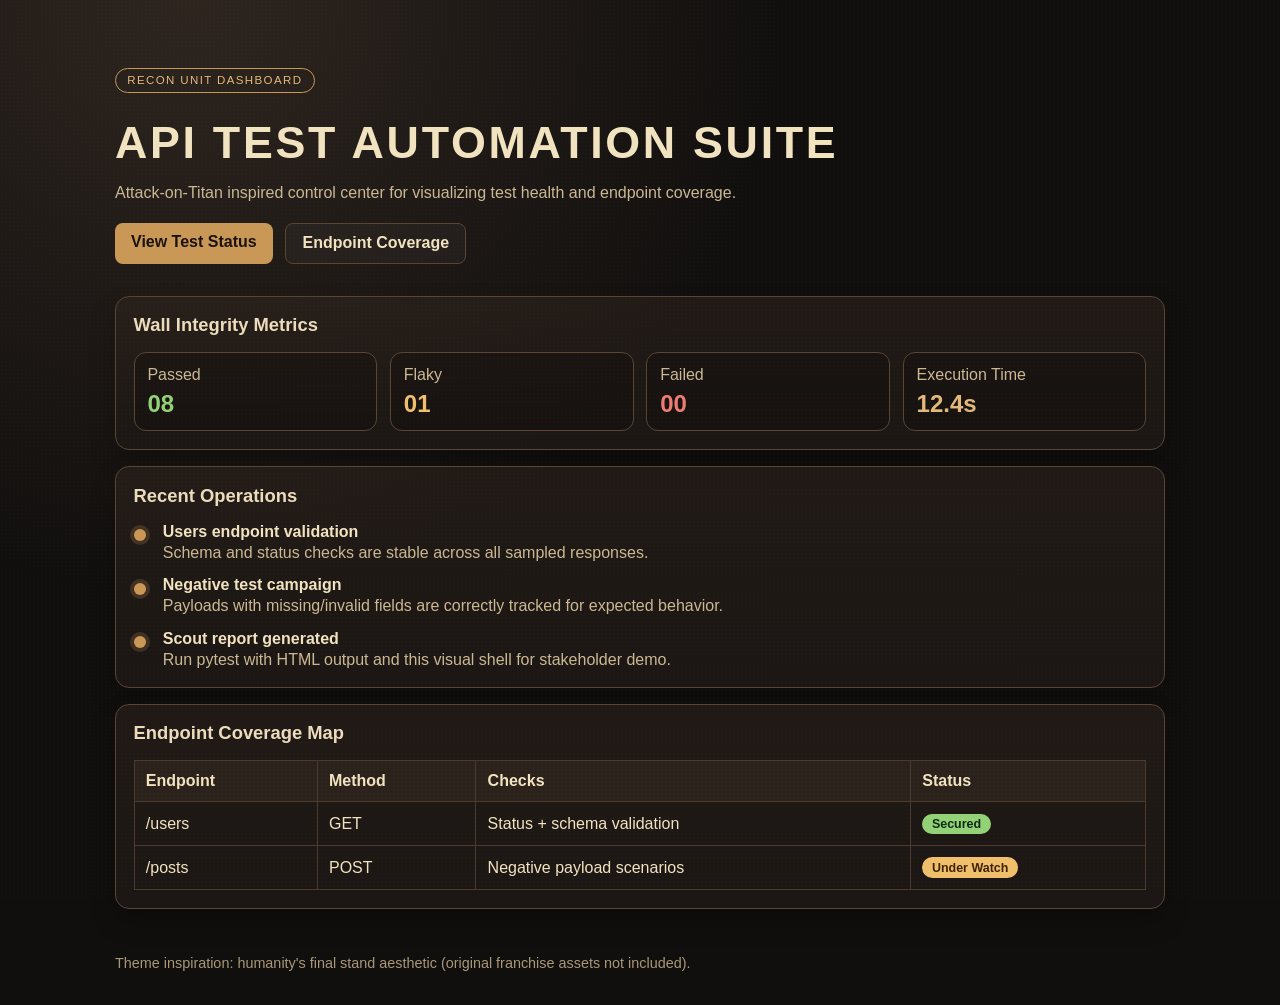
==== api-test-suite/ui/index.html @ 82ec63ed "readme file updated and ui added" ====
<!DOCTYPE html>
<html lang="en">
<head>
  <meta charset="UTF-8" />
  <meta name="viewport" content="width=device-width, initial-scale=1.0" />
  <title>Scout HQ - API Test Suite UI</title>
  <link rel="stylesheet" href="./theme.css" />
</head>
<body>
  <div class="grain"></div>
  <header class="hero">
    <p class="tag">Recon Unit Dashboard</p>
    <h1>API Test Automation Suite</h1>
    <p class="subtitle">Attack-on-Titan inspired control center for visualizing test health and endpoint coverage.</p>
    <div class="hero-actions">
      <a class="btn btn-primary" href="#results">View Test Status</a>
      <a class="btn btn-secondary" href="#coverage">Endpoint Coverage</a>
    </div>
  </header>

  <main>
    <section class="panel stats" id="results">
      <h2>Wall Integrity Metrics</h2>
      <div class="stat-grid">
        <article class="stat-card passed">
          <p class="label">Passed</p>
          <p class="value">08</p>
        </article>
        <article class="stat-card warning">
          <p class="label">Flaky</p>
          <p class="value">01</p>
        </article>
        <article class="stat-card failed">
          <p class="label">Failed</p>
          <p class="value">00</p>
        </article>
        <article class="stat-card neutral">
          <p class="label">Execution Time</p>
          <p class="value">12.4s</p>
        </article>
      </div>
    </section>

    <section class="panel">
      <h2>Recent Operations</h2>
      <div class="timeline">
        <div class="timeline-item">
          <span class="dot"></span>
          <div>
            <h3>Users endpoint validation</h3>
            <p>Schema and status checks are stable across all sampled responses.</p>
          </div>
        </div>
        <div class="timeline-item">
          <span class="dot"></span>
          <div>
            <h3>Negative test campaign</h3>
            <p>Payloads with missing/invalid fields are correctly tracked for expected behavior.</p>
          </div>
        </div>
        <div class="timeline-item">
          <span class="dot"></span>
          <div>
            <h3>Scout report generated</h3>
            <p>Run pytest with HTML output and this visual shell for stakeholder demo.</p>
          </div>
        </div>
      </div>
    </section>

    <section class="panel" id="coverage">
      <h2>Endpoint Coverage Map</h2>
      <table>
        <thead>
          <tr>
            <th>Endpoint</th>
            <th>Method</th>
            <th>Checks</th>
            <th>Status</th>
          </tr>
        </thead>
        <tbody>
          <tr>
            <td>/users</td>
            <td>GET</td>
            <td>Status + schema validation</td>
            <td><span class="badge success">Secured</span></td>
          </tr>
          <tr>
            <td>/posts</td>
            <td>POST</td>
            <td>Negative payload scenarios</td>
            <td><span class="badge alert">Under Watch</span></td>
          </tr>
        </tbody>
      </table>
    </section>
  </main>

  <footer>
    <p>Theme inspiration: humanity's final stand aesthetic (original franchise assets not included).</p>
  </footer>
</body>
</html>
---- api-test-suite/ui/theme.css ----
:root {
  --bg-dark: #110f0e;
  --bg-mid: #1f1a17;
  --panel: #231d1a;
  --panel-border: #5a4533;
  --text-main: #f2e3c0;
  --text-muted: #cbb893;
  --gold: #c99756;
  --gold-soft: #e3b979;
  --green: #93d177;
  --red: #ef7c72;
  --amber: #efbf6c;
}

* {
  box-sizing: border-box;
}

body {
  margin: 0;
  font-family: "Segoe UI", Arial, sans-serif;
  color: var(--text-main);
  background: radial-gradient(circle at 15% 0%, #2e251f 0%, var(--bg-dark) 40%), linear-gradient(180deg, #181412 0%, #0f0d0c 100%);
  min-height: 100vh;
}

.grain {
  position: fixed;
  inset: 0;
  pointer-events: none;
  background-image: radial-gradient(rgba(255, 255, 255, 0.03) 1px, transparent 1px);
  background-size: 4px 4px;
  opacity: 0.4;
}

.hero, main, footer {
  width: min(1050px, calc(100% - 2rem));
  margin: 0 auto;
}

.hero {
  padding: 3.5rem 0 2rem;
}

.tag {
  display: inline-block;
  padding: 0.35rem 0.7rem;
  border: 1px solid var(--gold);
  color: var(--gold-soft);
  border-radius: 999px;
  text-transform: uppercase;
  letter-spacing: 0.12em;
  font-size: 0.72rem;
}

h1 {
  font-size: clamp(1.8rem, 3.6vw, 2.8rem);
  letter-spacing: 0.06em;
  margin: 0.8rem 0;
  text-transform: uppercase;
}

.subtitle {
  color: var(--text-muted);
  max-width: 760px;
}

.hero-actions {
  margin-top: 1.3rem;
  display: flex;
  gap: 0.8rem;
  flex-wrap: wrap;
}

.btn {
  text-decoration: none;
  border-radius: 8px;
  padding: 0.65rem 1rem;
  font-weight: 600;
}

.btn-primary {
  background: var(--gold);
  color: #1a120d;
}

.btn-primary:hover {
  background: var(--gold-soft);
}

.btn-secondary {
  border: 1px solid var(--panel-border);
  color: var(--text-main);
  background: rgba(255, 255, 255, 0.03);
}

main {
  display: grid;
  gap: 1rem;
  padding-bottom: 2rem;
}

.panel {
  background: linear-gradient(180deg, rgba(52, 39, 31, 0.45), rgba(28, 23, 20, 0.95));
  border: 1px solid var(--panel-border);
  border-radius: 14px;
  padding: 1.1rem;
  box-shadow: 0 12px 24px rgba(0, 0, 0, 0.25);
}

h2 {
  margin-top: 0;
  margin-bottom: 1rem;
  font-size: 1.15rem;
  color: #ecdcbc;
}

.stat-grid {
  display: grid;
  gap: 0.8rem;
  grid-template-columns: repeat(auto-fit, minmax(140px, 1fr));
}

.stat-card {
  border: 1px solid var(--panel-border);
  border-radius: 12px;
  background: rgba(0, 0, 0, 0.2);
  padding: 0.8rem;
}

.stat-card .label {
  color: var(--text-muted);
  margin: 0 0 0.35rem;
}

.stat-card .value {
  font-size: 1.5rem;
  font-weight: 700;
  margin: 0;
}

.stat-card.passed .value { color: var(--green); }
.stat-card.warning .value { color: var(--amber); }
.stat-card.failed .value { color: var(--red); }
.stat-card.neutral .value { color: var(--gold-soft); }

.timeline {
  display: grid;
  gap: 0.9rem;
}

.timeline-item {
  display: grid;
  grid-template-columns: 18px 1fr;
  gap: 0.7rem;
  align-items: start;
}

.dot {
  width: 12px;
  height: 12px;
  margin-top: 0.4rem;
  border-radius: 50%;
  background: var(--gold);
  box-shadow: 0 0 0 4px rgba(201, 151, 86, 0.2);
}

h3 {
  margin: 0 0 0.2rem;
  font-size: 1rem;
}

.timeline p {
  margin: 0;
  color: var(--text-muted);
}

table {
  width: 100%;
  border-collapse: collapse;
}

th, td {
  border: 1px solid #4a3a2f;
  padding: 0.7rem;
  text-align: left;
}

th {
  background: #2b221c;
}

.badge {
  display: inline-block;
  padding: 0.2rem 0.6rem;
  border-radius: 999px;
  font-size: 0.78rem;
  font-weight: 600;
}

.badge.success {
  color: #0e2b16;
  background: var(--green);
}

.badge.alert {
  color: #3f2200;
  background: var(--amber);
}

footer {
  padding: 0 0 1.2rem;
  color: #a99876;
  font-size: 0.9rem;
}
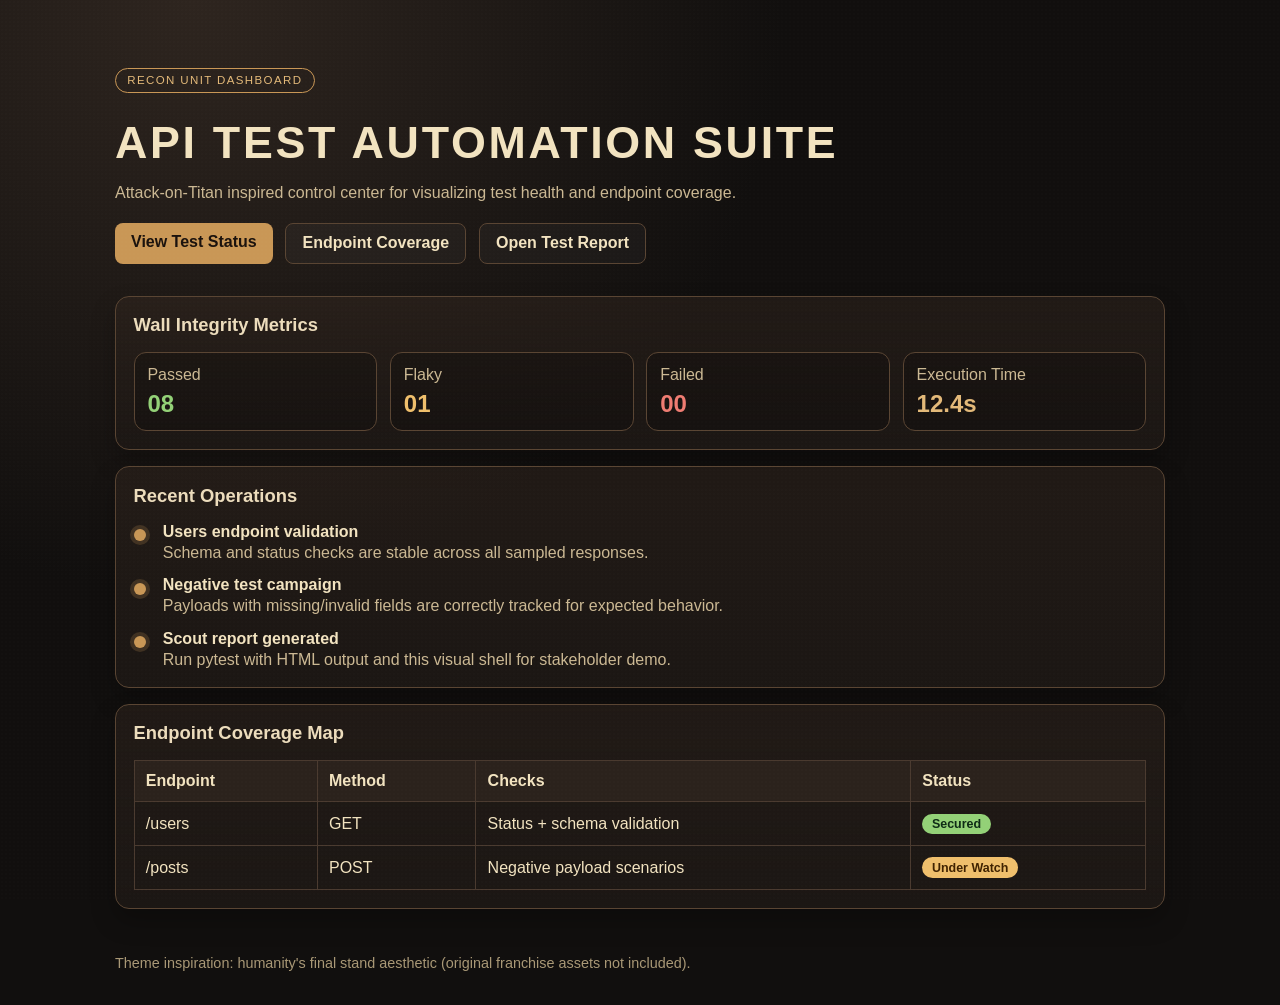
==== commit 65dd5450: "neded changes" ====
--- a/api-test-suite/ui/index.html
+++ b/api-test-suite/ui/index.html
@@ -15,6 +15,7 @@
     <div class="hero-actions">
       <a class="btn btn-primary" href="#results">View Test Status</a>
       <a class="btn btn-secondary" href="#coverage">Endpoint Coverage</a>
+      <a class="btn btn-secondary" href="./report.html" target="_blank" rel="noopener noreferrer">Open Test Report</a>
     </div>
   </header>
 
